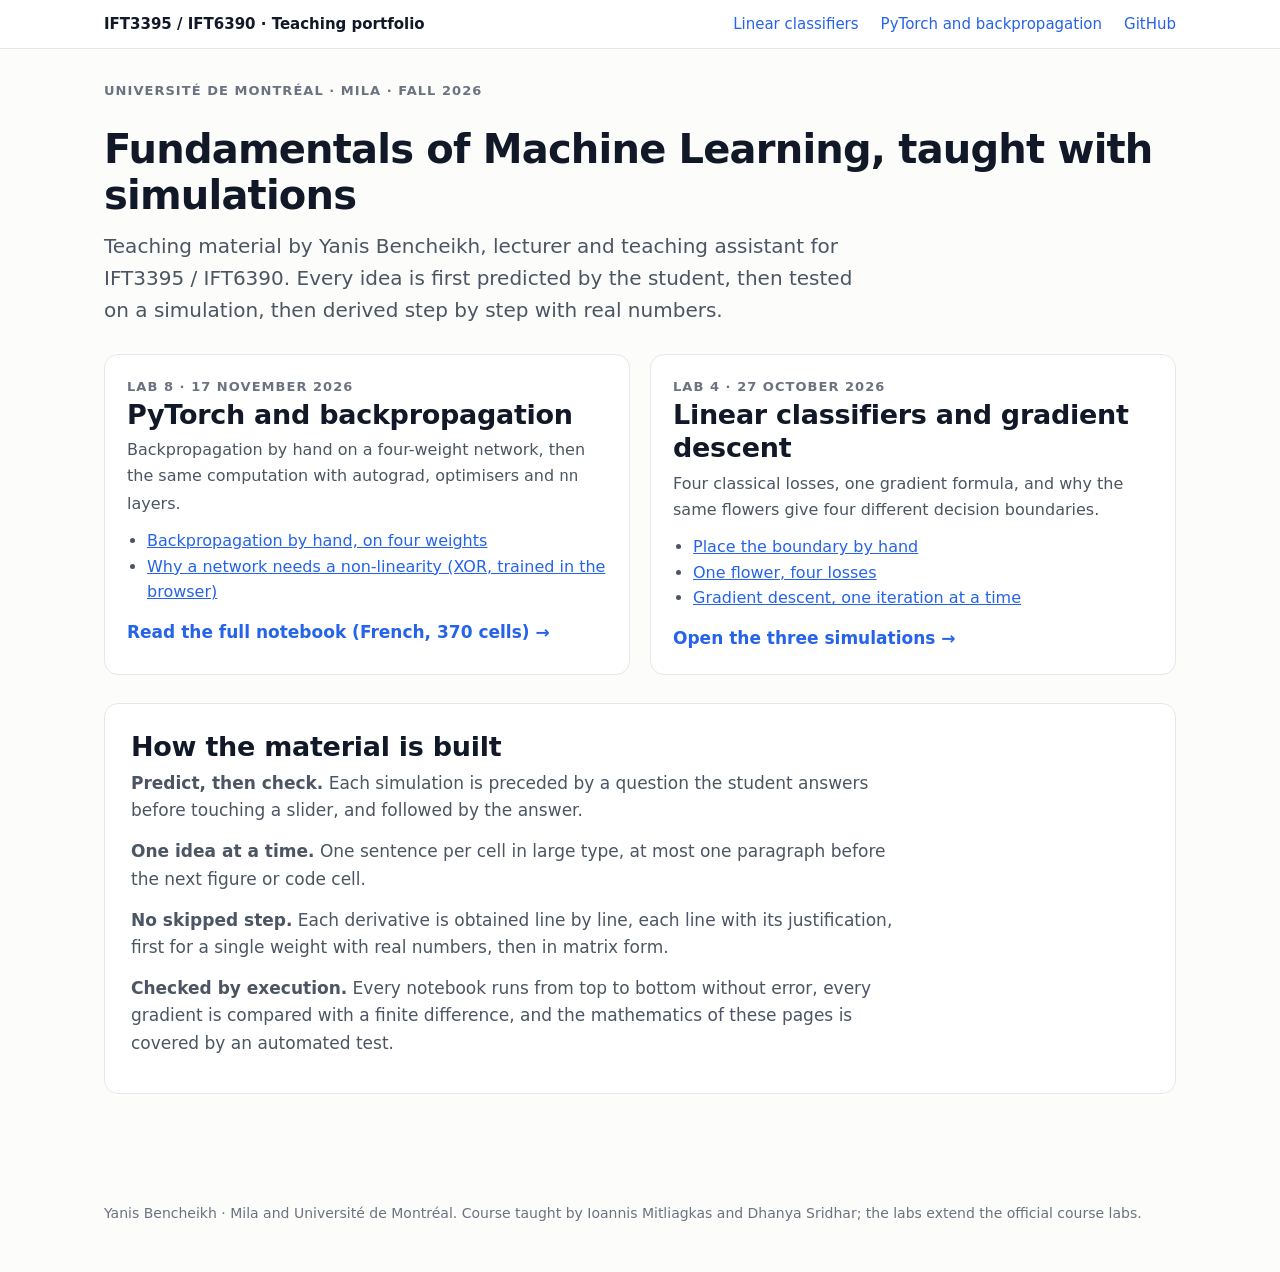
==== docs/index.html @ daee7533 "Add teaching portfolio: PyTorch lab notebook, interactive demos, README - notebooks/lab8_pytorch: th" ====
<!DOCTYPE html>
<html lang="en">
<head>
<meta charset="utf-8">
<meta name="viewport" content="width=device-width, initial-scale=1">
<title>IFT3395 / IFT6390 · Teaching portfolio · Yanis Bencheikh</title>
<meta name="description" content="Interactive teaching material for Fundamentals of Machine Learning (IFT3395 / IFT6390, Université de Montréal, Fall 2026) by Yanis Bencheikh.">
<link rel="stylesheet" href="assets/style.css">
</head>
<body>
<header class="top"><nav>
  <a class="brand" href="index.html" aria-current="page">IFT3395 / IFT6390 · Teaching portfolio</a>
  <a href="lab4.html">Linear classifiers</a>
  <a href="lab8.html">PyTorch and backpropagation</a>
  <a href="https://github.com/yanis-bencheikh/ML_Course_Bencheikh_Mila_UdeM_ift6390">GitHub</a>
</nav></header>
<main>
  <div class="kicker">Université de Montréal · Mila · Fall 2026</div>
  <h1>Fundamentals of Machine Learning, taught with simulations</h1>
  <p class="lede">Teaching material by Yanis Bencheikh, lecturer and teaching assistant for IFT3395 / IFT6390. Every idea is first predicted by the student, then tested on a simulation, then derived step by step with real numbers.</p>

  <div class="cards">
    <div class="card">
      <div class="kicker">Lab 8 · 17 November 2026</div>
      <h2>PyTorch and backpropagation</h2>
      <p>Backpropagation by hand on a four-weight network, then the same computation with autograd, optimisers and <code>nn</code> layers.</p>
      <ul>
        <li><a href="lab8.html#backprop">Backpropagation by hand, on four weights</a></li>
        <li><a href="lab8.html#xor">Why a network needs a non-linearity (XOR, trained in the browser)</a></li>
      </ul>
      <a class="go" href="notebooks/lab8_pytorch.html">Read the full notebook (French, 370 cells) →</a>
    </div>
    <div class="card">
      <div class="kicker">Lab 4 · 27 October 2026</div>
      <h2>Linear classifiers and gradient descent</h2>
      <p>Four classical losses, one gradient formula, and why the same flowers give four different decision boundaries.</p>
      <ul>
        <li><a href="lab4.html#boundary">Place the boundary by hand</a></li>
        <li><a href="lab4.html#losses">One flower, four losses</a></li>
        <li><a href="lab4.html#descent">Gradient descent, one iteration at a time</a></li>
      </ul>
      <a class="go" href="lab4.html">Open the three simulations →</a>
    </div>
  </div>

  <section class="demo">
    <h2>How the material is built</h2>
    <p><b>Predict, then check.</b> Each simulation is preceded by a question the student answers before touching a slider, and followed by the answer.</p>
    <p><b>One idea at a time.</b> One sentence per cell in large type, at most one paragraph before the next figure or code cell.</p>
    <p><b>No skipped step.</b> Each derivative is obtained line by line, each line with its justification, first for a single weight with real numbers, then in matrix form.</p>
    <p><b>Checked by execution.</b> Every notebook runs from top to bottom without error, every gradient is compared with a finite difference, and the mathematics of these pages is covered by an automated test.</p>
  </section>
</main>
<footer>Yanis Bencheikh · Mila and Université de Montréal. Course taught by Ioannis Mitliagkas and Dhanya Sridhar; the labs extend the official course labs.</footer>
</body>
</html>
---- docs/assets/style.css ----
:root {
  color-scheme: light;
  --surface: #fcfcfb;
  --panel: #ffffff;
  --ink: #111827;
  --ink-2: #4b5563;
  --ink-3: #6b7280;
  --rule: #e5e7eb;
  --grid: #eceef1;
  --blue: #2563eb;
  --green: #16a34a;
  --red: #dc2626;
  --gold: #d99a00;
  --violet: #9333ea;
  --orange: #ea580c;
  --magenta: #c026d3;
  --teal: #0891b2;
  --accent: #2563eb;
}
@media (prefers-color-scheme: dark) {
  :root {
    color-scheme: dark;
    --surface: #17181a;
    --panel: #1f2023;
    --ink: #f0efec;
    --ink-2: #c3c5cb;
    --ink-3: #9a9da6;
    --rule: #34363b;
    --grid: #2a2c30;
    --blue: #5b8def;
    --green: #35b866;
    --red: #f06060;
    --gold: #f0b429;
    --violet: #b072f5;
    --orange: #f57a36;
    --magenta: #dc55ea;
    --teal: #2bb3d3;
    --accent: #7aa5f5;
  }
}
* { box-sizing: border-box; }
html { scroll-behavior: smooth; }
body {
  margin: 0;
  background: var(--surface);
  color: var(--ink);
  font: 17px/1.6 system-ui, -apple-system, "Segoe UI", Roboto, sans-serif;
}
a { color: var(--accent); }
header.top {
  border-bottom: 1px solid var(--rule);
  background: var(--panel);
  position: sticky; top: 0; z-index: 5;
}
header.top nav {
  max-width: 1120px; margin: 0 auto; padding: 12px 24px;
  display: flex; gap: 22px; align-items: center; flex-wrap: wrap;
  font-size: 15px;
}
header.top nav .brand { font-weight: 700; color: var(--ink); text-decoration: none; margin-right: auto; }
header.top nav a { text-decoration: none; }
header.top nav a[aria-current="page"] { color: var(--ink); font-weight: 600; }
main { max-width: 1120px; margin: 0 auto; padding: 32px 24px 80px; }
h1 { font-size: 40px; line-height: 1.15; margin: 24px 0 12px; letter-spacing: -0.02em; }
h2 { font-size: 27px; line-height: 1.25; margin: 0 0 6px; letter-spacing: -0.01em; }
h3 { font-size: 18px; margin: 0 0 6px; }
p.lede { font-size: 20px; color: var(--ink-2); max-width: 760px; margin: 0 0 28px; }
.kicker { font-size: 13px; font-weight: 700; letter-spacing: 0.08em; text-transform: uppercase; color: var(--ink-3); }
section.demo {
  background: var(--panel);
  border: 1px solid var(--rule);
  border-radius: 14px;
  padding: 26px 26px 22px;
  margin: 28px 0;
}
section.demo > p { max-width: 780px; color: var(--ink-2); margin: 6px 0 14px; }
.predict {
  border-left: 4px solid var(--gold);
  padding: 8px 14px; margin: 14px 0 18px;
  background: color-mix(in srgb, var(--gold) 9%, transparent);
  border-radius: 0 8px 8px 0; max-width: 780px;
}
.predict b { font-weight: 700; }
details.answer { margin: 14px 0 0; max-width: 780px; }
details.answer summary { cursor: pointer; font-weight: 600; color: var(--accent); }
details.answer p { color: var(--ink-2); margin: 8px 0 0; }
.controls { display: grid; grid-template-columns: repeat(auto-fit, minmax(250px, 1fr)); gap: 10px 26px; margin: 8px 0 16px; }
.control label { display: flex; justify-content: space-between; gap: 10px; font-size: 15px; color: var(--ink-2); }
.control label output { font-variant-numeric: tabular-nums; color: var(--ink); font-weight: 600; }
.control input[type="range"] { width: 100%; accent-color: var(--accent); height: 28px; }
.control select, button {
  font: inherit; font-size: 15px; padding: 7px 12px; border-radius: 8px;
  border: 1px solid var(--rule); background: var(--surface); color: var(--ink);
}
button { cursor: pointer; font-weight: 600; }
button.primary { background: var(--accent); border-color: var(--accent); color: #fff; }
@media (prefers-color-scheme: dark) { button.primary { color: #10131a; } }
button:focus-visible, select:focus-visible, input:focus-visible, summary:focus-visible { outline: 2px solid var(--accent); outline-offset: 2px; }
.buttons { display: flex; gap: 10px; flex-wrap: wrap; align-items: center; margin: 4px 0 16px; }
.stage { display: grid; grid-template-columns: repeat(auto-fit, minmax(320px, 1fr)); gap: 22px; align-items: start; }
.stage figure { margin: 0; position: relative; }
.stage figcaption { font-size: 14px; color: var(--ink-3); margin-top: 6px; }
canvas.plot { width: 100%; aspect-ratio: 1 / 1; display: block; border-radius: 8px; touch-action: none; }
canvas.plot.wide { aspect-ratio: 16 / 10; }
.tip {
  position: absolute; pointer-events: none; display: none;
  background: var(--ink); color: var(--surface);
  font-size: 13px; line-height: 1.4; padding: 6px 9px; border-radius: 6px;
  white-space: nowrap; z-index: 3; font-variant-numeric: tabular-nums;
}
table.read { border-collapse: collapse; width: 100%; font-size: 15px; font-variant-numeric: tabular-nums; }
table.read th, table.read td { padding: 7px 10px; text-align: right; border-bottom: 1px solid var(--rule); }
table.read th:first-child, table.read td:first-child { text-align: left; }
table.read th { font-size: 13px; font-weight: 600; color: var(--ink-3); }
.sw { display: inline-block; width: 11px; height: 11px; border-radius: 3px; margin-right: 7px; vertical-align: baseline; }
.stat-row { display: flex; gap: 26px; flex-wrap: wrap; margin: 0 0 14px; }
.stat .v { font-size: 30px; font-weight: 700; line-height: 1.1; font-variant-numeric: tabular-nums; }
.stat .k { font-size: 13px; color: var(--ink-3); }
.legend { display: flex; flex-wrap: wrap; gap: 6px 18px; font-size: 14px; color: var(--ink-2); margin: 8px 0 0; }
.cards { display: grid; grid-template-columns: repeat(auto-fit, minmax(300px, 1fr)); gap: 20px; margin: 22px 0; }
.card { background: var(--panel); border: 1px solid var(--rule); border-radius: 14px; padding: 22px; }
.card p { color: var(--ink-2); margin: 6px 0 12px; font-size: 16px; }
.card ul { margin: 0 0 14px; padding-left: 20px; color: var(--ink-2); font-size: 16px; }
.card a.go { font-weight: 600; text-decoration: none; }
svg.net { width: 100%; height: auto; display: block; }
svg.net text { font-family: inherit; fill: var(--ink); }
svg.net .muted { fill: var(--ink-3); }
svg.net .grad { fill: var(--orange); font-weight: 700; }
svg.net .edge { stroke: var(--ink-3); stroke-width: 2; }
svg.net .node { fill: color-mix(in srgb, var(--blue) 14%, var(--panel)); stroke: var(--blue); stroke-width: 2; }
svg.net .node.dead { fill: var(--panel); stroke: var(--ink-3); stroke-dasharray: 5 4; }
svg.net .node.loss { fill: color-mix(in srgb, var(--red) 14%, var(--panel)); stroke: var(--red); }
footer { max-width: 1120px; margin: 0 auto; padding: 0 24px 48px; color: var(--ink-3); font-size: 14px; }
@media (max-width: 640px) { h1 { font-size: 30px; } main { padding: 20px 16px 60px; } section.demo { padding: 18px 16px; } }
@media (prefers-reduced-motion: reduce) { html { scroll-behavior: auto; } }
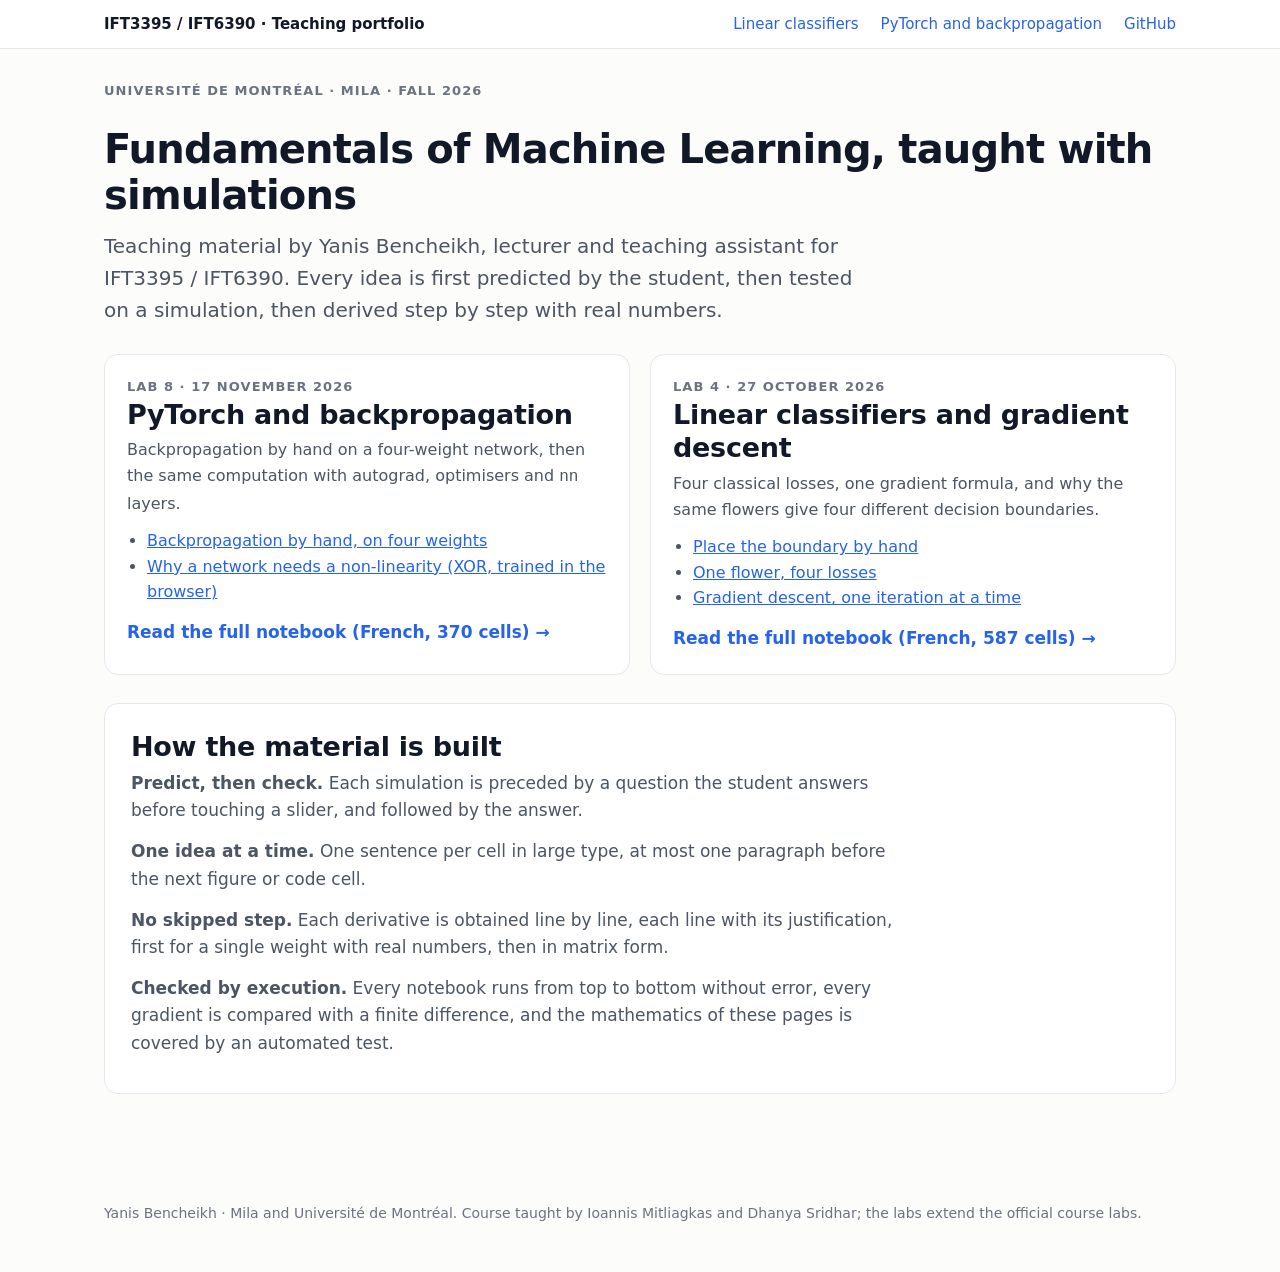
==== commit 9cfb8d67: "Add the linear classifiers lab notebook and its rendered version Co-Authored-By: Claude Fable 5.2 <n" ====
--- a/docs/index.html
+++ b/docs/index.html
@@ -39,7 +39,7 @@
         <li><a href="lab4.html#losses">One flower, four losses</a></li>
         <li><a href="lab4.html#descent">Gradient descent, one iteration at a time</a></li>
       </ul>
-      <a class="go" href="lab4.html">Open the three simulations →</a>
+      <a class="go" href="notebooks/lab4_linear_classifiers.html">Read the full notebook (French, 587 cells) →</a>
     </div>
   </div>
 
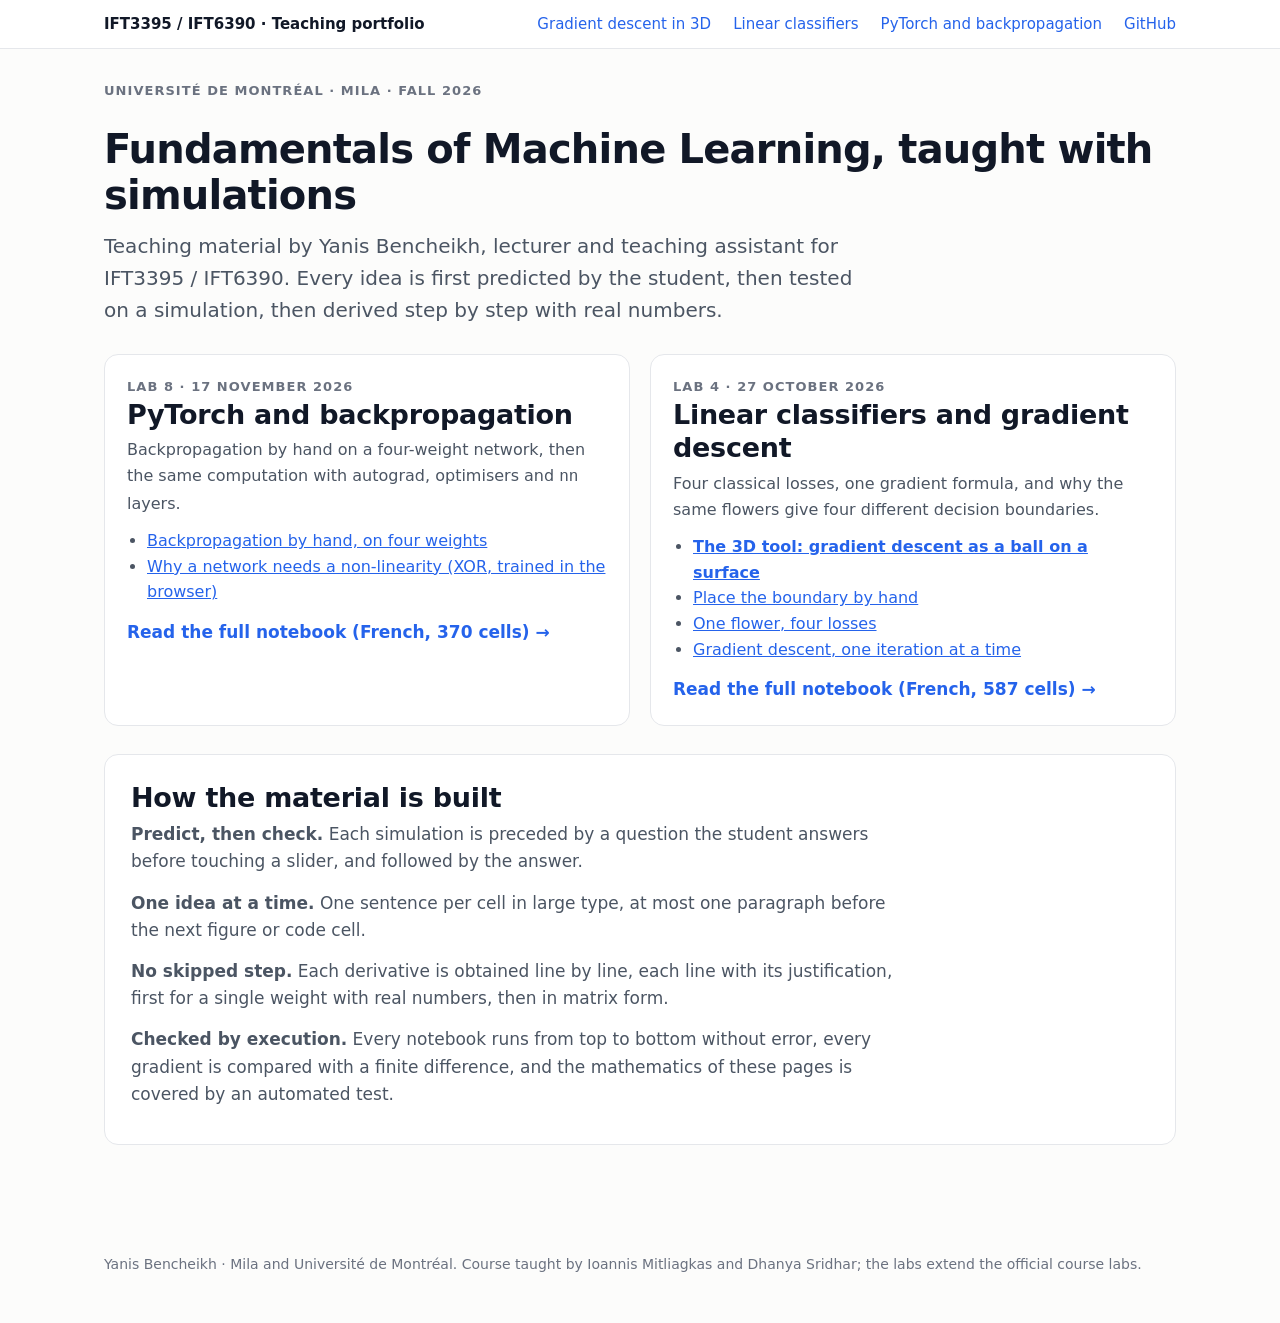
==== commit bc1079ad: "Point README links to the served /docs/ pages and feature the 3D tool Co-Authored-By: Claude Fable 5" ====
--- a/docs/index.html
+++ b/docs/index.html
@@ -10,6 +10,7 @@
 <body>
 <header class="top"><nav>
   <a class="brand" href="index.html" aria-current="page">IFT3395 / IFT6390 · Teaching portfolio</a>
+  <a href="lab4_3d.html">Gradient descent in 3D</a>
   <a href="lab4.html">Linear classifiers</a>
   <a href="lab8.html">PyTorch and backpropagation</a>
   <a href="https://github.com/yanis-bencheikh/ML_Course_Bencheikh_Mila_UdeM_ift6390">GitHub</a>
@@ -35,6 +36,7 @@
       <h2>Linear classifiers and gradient descent</h2>
       <p>Four classical losses, one gradient formula, and why the same flowers give four different decision boundaries.</p>
       <ul>
+        <li><a href="lab4_3d.html"><b>The 3D tool: gradient descent as a ball on a surface</b></a></li>
         <li><a href="lab4.html#boundary">Place the boundary by hand</a></li>
         <li><a href="lab4.html#losses">One flower, four losses</a></li>
         <li><a href="lab4.html#descent">Gradient descent, one iteration at a time</a></li>
